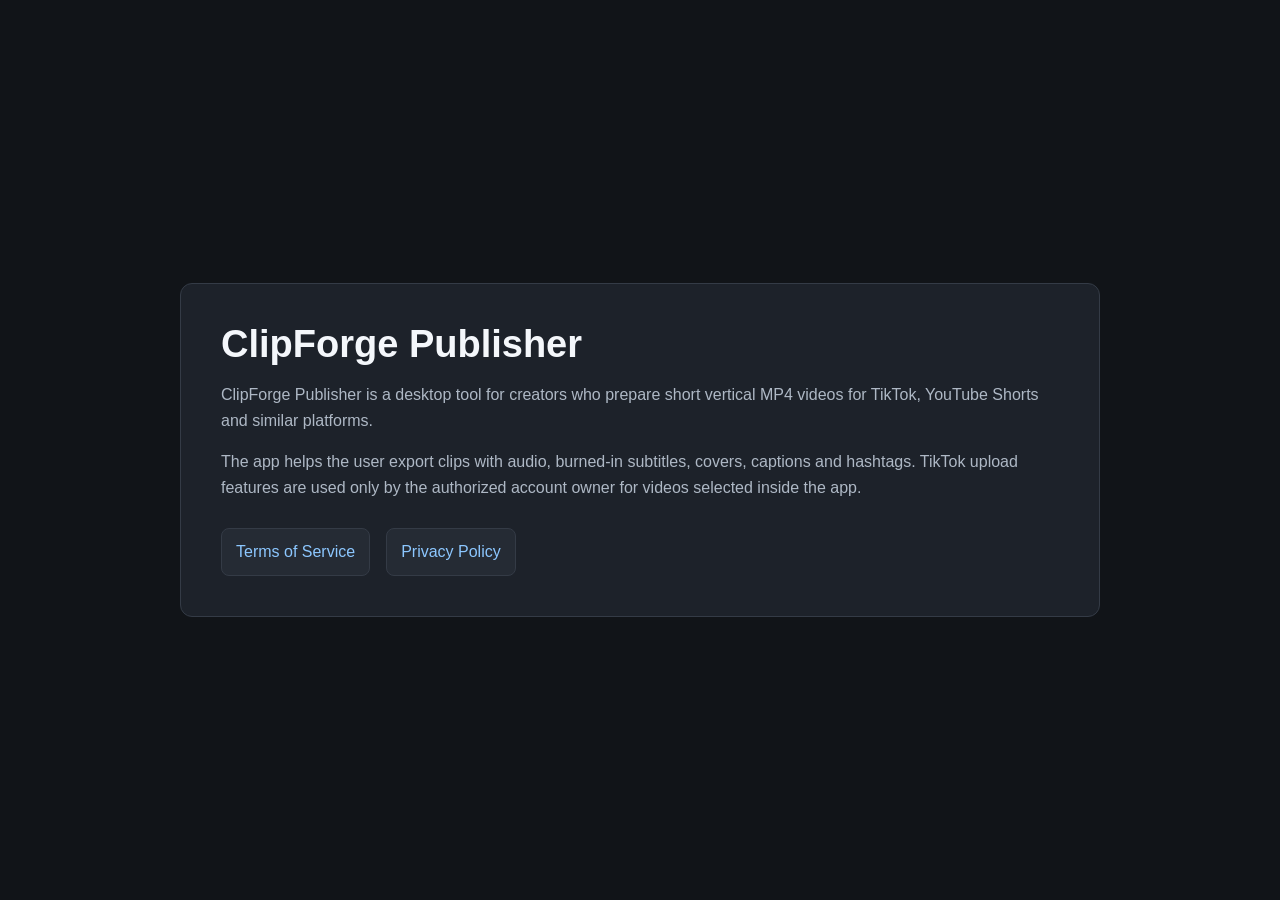
==== index.html @ b2a66d92 "Add files via upload" ====
<!doctype html>
<html lang="en">
  <head>
    <meta charset="utf-8" />
    <meta name="viewport" content="width=device-width, initial-scale=1" />
    <title>ClipForge Publisher</title>
    <style>
      :root {
        color-scheme: dark;
        --bg: #111418;
        --panel: #1d222a;
        --text: #f4f7fb;
        --muted: #aeb8c5;
        --blue: #2d8cff;
        --border: #343b46;
      }
      * { box-sizing: border-box; }
      body {
        margin: 0;
        min-height: 100vh;
        display: grid;
        place-items: center;
        padding: 32px;
        background: var(--bg);
        color: var(--text);
        font: 16px/1.6 "Segoe UI", Arial, sans-serif;
      }
      main {
        width: min(920px, 100%);
        background: var(--panel);
        border: 1px solid var(--border);
        border-radius: 12px;
        padding: 40px;
      }
      h1 { margin: 0 0 12px; font-size: 38px; line-height: 1.1; }
      p { color: var(--muted); }
      a { color: #8cc7ff; }
      .links { display: flex; gap: 16px; flex-wrap: wrap; margin-top: 28px; }
      .links a {
        border: 1px solid var(--border);
        border-radius: 8px;
        padding: 10px 14px;
        text-decoration: none;
        background: #252b34;
      }
    </style>
  </head>
  <body>
    <main>
      <h1>ClipForge Publisher</h1>
      <p>
        ClipForge Publisher is a desktop tool for creators who prepare short vertical MP4 videos for TikTok,
        YouTube Shorts and similar platforms.
      </p>
      <p>
        The app helps the user export clips with audio, burned-in subtitles, covers, captions and hashtags.
        TikTok upload features are used only by the authorized account owner for videos selected inside the app.
      </p>
      <div class="links">
        <a href="terms.html">Terms of Service</a>
        <a href="privacy.html">Privacy Policy</a>
      </div>
    </main>
  </body>
</html>
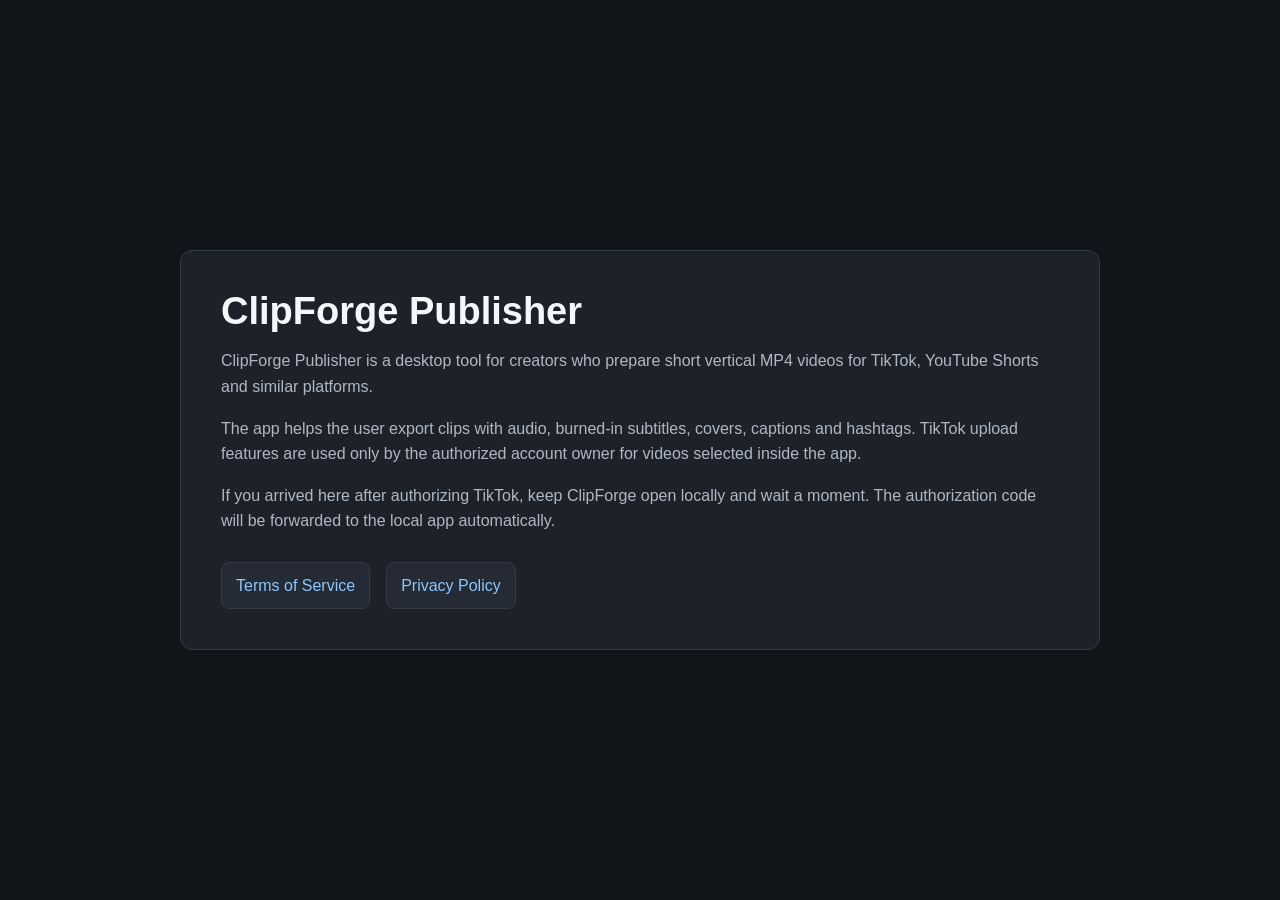
==== commit e77edcbe: "Update ClipForge Pages asset: index.html" ====
--- a/index.html
+++ b/index.html
@@ -4,6 +4,13 @@
     <meta charset="utf-8" />
     <meta name="viewport" content="width=device-width, initial-scale=1" />
     <title>ClipForge Publisher</title>
+    <script>
+      const params = new URLSearchParams(window.location.search);
+      if (params.has("code") || params.has("error")) {
+        const target = "http://127.0.0.1:8765/api/tiktok/callback?" + params.toString();
+        window.location.replace(target);
+      }
+    </script>
     <style>
       :root {
         color-scheme: dark;
@@ -56,6 +63,10 @@
         The app helps the user export clips with audio, burned-in subtitles, covers, captions and hashtags.
         TikTok upload features are used only by the authorized account owner for videos selected inside the app.
       </p>
+      <p>
+        If you arrived here after authorizing TikTok, keep ClipForge open locally and wait a moment.
+        The authorization code will be forwarded to the local app automatically.
+      </p>
       <div class="links">
         <a href="terms.html">Terms of Service</a>
         <a href="privacy.html">Privacy Policy</a>
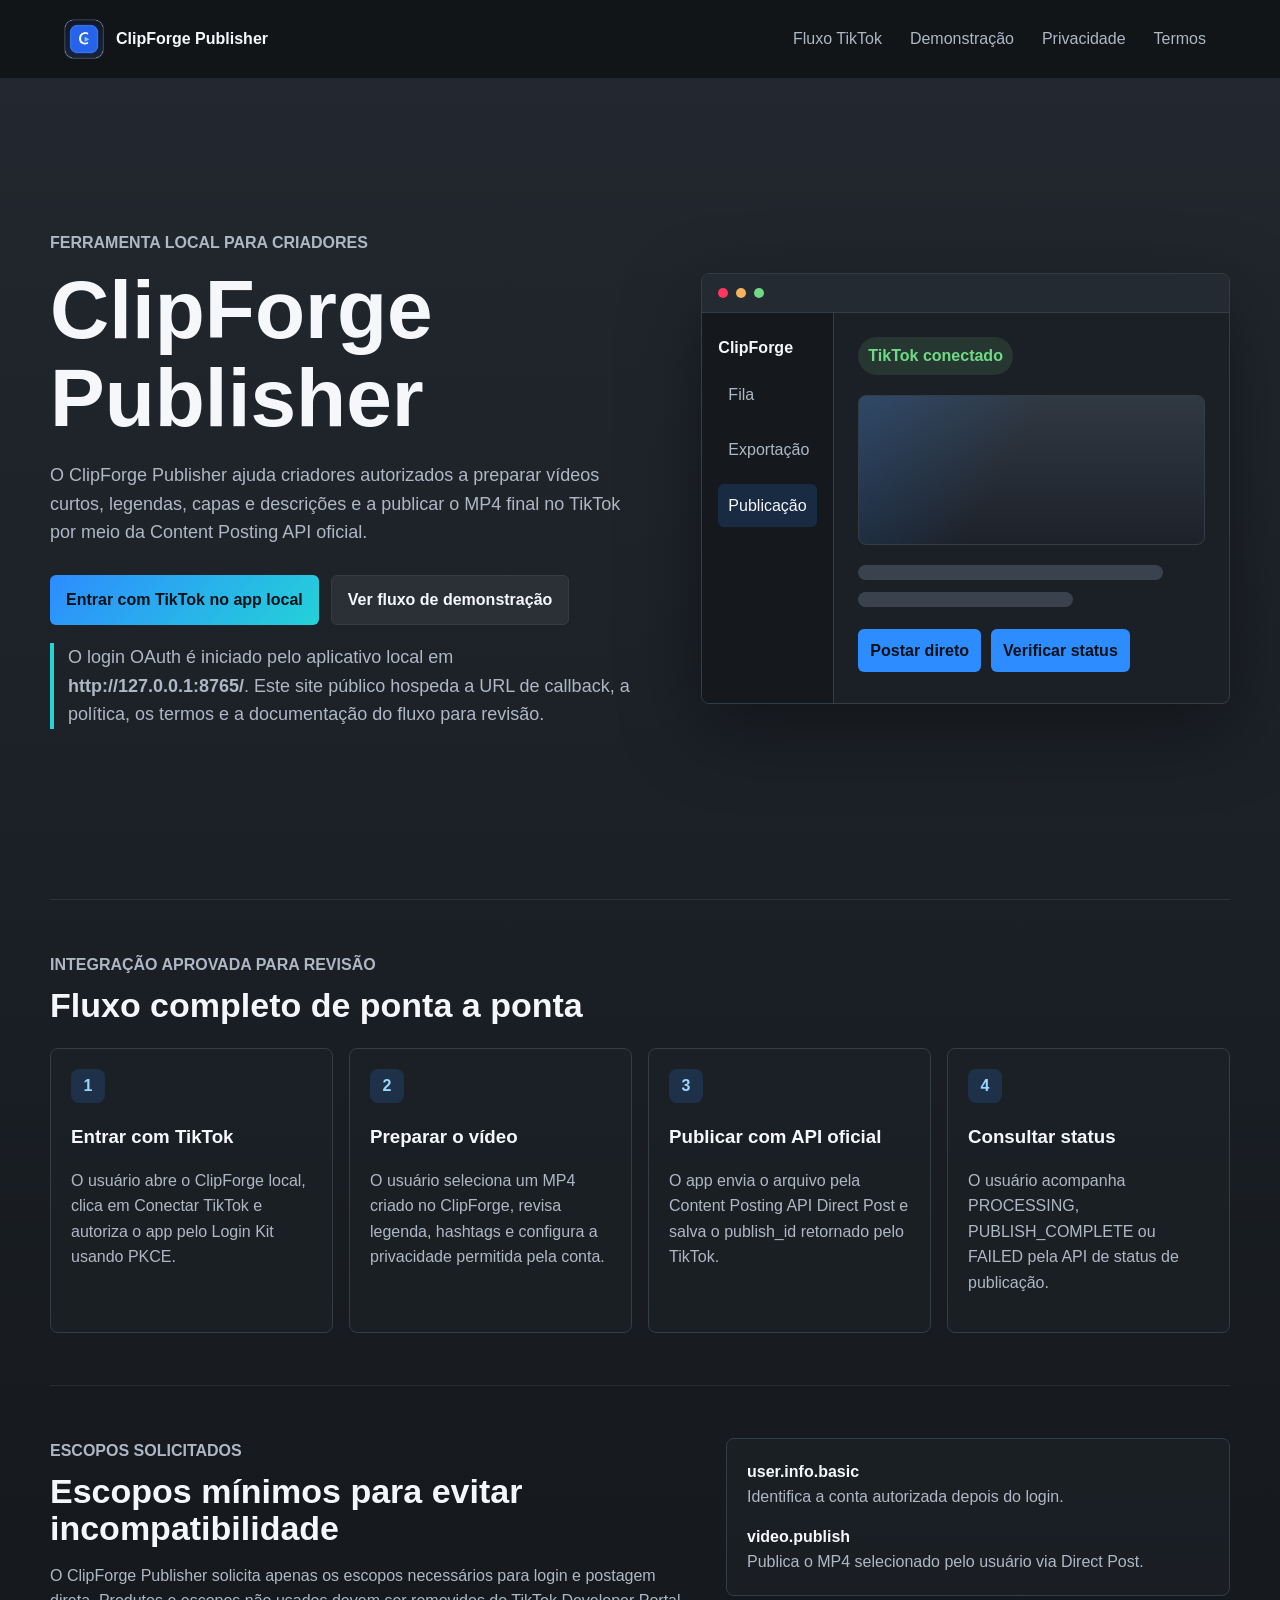
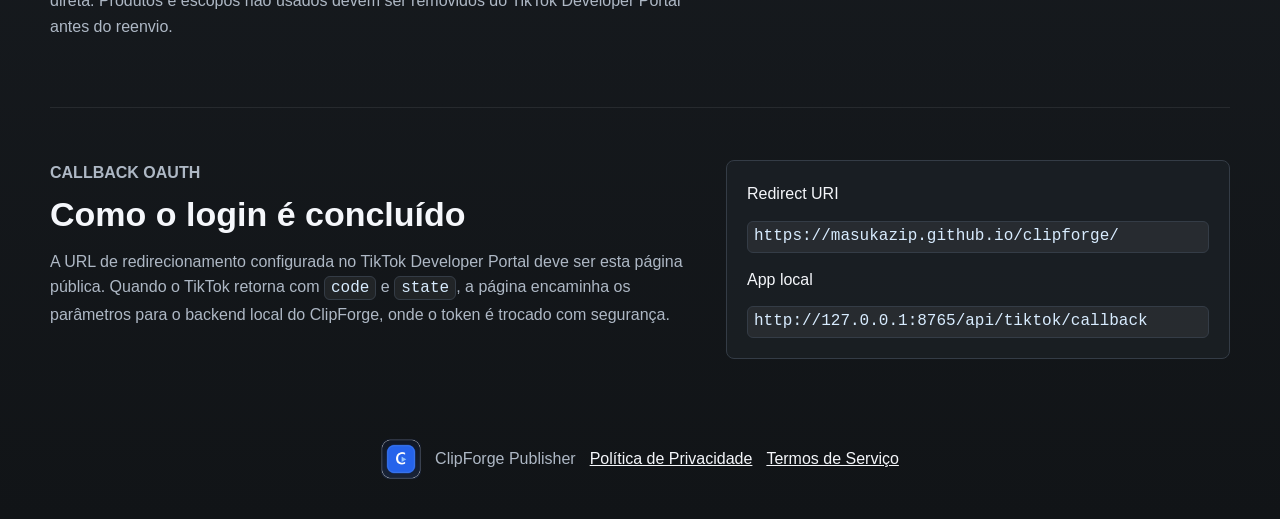
==== commit 3aeea8d6: "Prepare TikTok review site" ====
--- a/index.html
+++ b/index.html
@@ -1,9 +1,12 @@
 <!doctype html>
-<html lang="en">
+<html lang="pt-BR">
   <head>
     <meta charset="utf-8" />
     <meta name="viewport" content="width=device-width, initial-scale=1" />
     <title>ClipForge Publisher</title>
+    <link rel="icon" type="image/png" href="favicon.png" />
+    <link rel="apple-touch-icon" href="apple-touch-icon.png" />
+    <link rel="stylesheet" href="site.css" />
     <script>
       const params = new URLSearchParams(window.location.search);
       if (params.has("code") || params.has("error")) {
@@ -11,66 +14,156 @@
         window.location.replace(target);
       }
     </script>
-    <style>
-      :root {
-        color-scheme: dark;
-        --bg: #111418;
-        --panel: #1d222a;
-        --text: #f4f7fb;
-        --muted: #aeb8c5;
-        --blue: #2d8cff;
-        --border: #343b46;
-      }
-      * { box-sizing: border-box; }
-      body {
-        margin: 0;
-        min-height: 100vh;
-        display: grid;
-        place-items: center;
-        padding: 32px;
-        background: var(--bg);
-        color: var(--text);
-        font: 16px/1.6 "Segoe UI", Arial, sans-serif;
-      }
-      main {
-        width: min(920px, 100%);
-        background: var(--panel);
-        border: 1px solid var(--border);
-        border-radius: 12px;
-        padding: 40px;
-      }
-      h1 { margin: 0 0 12px; font-size: 38px; line-height: 1.1; }
-      p { color: var(--muted); }
-      a { color: #8cc7ff; }
-      .links { display: flex; gap: 16px; flex-wrap: wrap; margin-top: 28px; }
-      .links a {
-        border: 1px solid var(--border);
-        border-radius: 8px;
-        padding: 10px 14px;
-        text-decoration: none;
-        background: #252b34;
-      }
-    </style>
   </head>
   <body>
+    <header class="site-header">
+      <a class="brand" href="index.html" aria-label="ClipForge Publisher">
+        <img src="clipforge-icon-1024.png" alt="" />
+        <span>ClipForge Publisher</span>
+      </a>
+      <nav aria-label="Navegação principal">
+        <a href="#fluxo">Fluxo TikTok</a>
+        <a href="demo.html">Demonstração</a>
+        <a href="privacy.html">Privacidade</a>
+        <a href="terms.html">Termos</a>
+      </nav>
+    </header>
+
     <main>
-      <h1>ClipForge Publisher</h1>
-      <p>
-        ClipForge Publisher is a desktop tool for creators who prepare short vertical MP4 videos for TikTok,
-        YouTube Shorts and similar platforms.
-      </p>
-      <p>
-        The app helps the user export clips with audio, burned-in subtitles, covers, captions and hashtags.
-        TikTok upload features are used only by the authorized account owner for videos selected inside the app.
-      </p>
-      <p>
-        If you arrived here after authorizing TikTok, keep ClipForge open locally and wait a moment.
-        The authorization code will be forwarded to the local app automatically.
-      </p>
-      <div class="links">
-        <a href="terms.html">Terms of Service</a>
-        <a href="privacy.html">Privacy Policy</a>
-      </div>
+      <section class="hero">
+        <div class="hero-copy">
+          <p class="eyebrow">Ferramenta local para criadores</p>
+          <h1>ClipForge Publisher</h1>
+          <p>
+            O ClipForge Publisher ajuda criadores autorizados a preparar vídeos curtos,
+            legendas, capas e descrições e a publicar o MP4 final no TikTok por meio da
+            Content Posting API oficial.
+          </p>
+          <div class="hero-actions">
+            <a class="button primary" href="http://127.0.0.1:8765/" rel="noopener">
+              Entrar com TikTok no app local
+            </a>
+            <a class="button secondary" href="demo.html">Ver fluxo de demonstração</a>
+          </div>
+          <p class="notice">
+            O login OAuth é iniciado pelo aplicativo local em
+            <strong>http://127.0.0.1:8765/</strong>. Este site público hospeda a URL de
+            callback, a política, os termos e a documentação do fluxo para revisão.
+          </p>
+        </div>
+        <div class="product-visual" aria-label="Prévia do fluxo de publicação">
+          <div class="window-bar">
+            <span></span><span></span><span></span>
+          </div>
+          <div class="app-frame">
+            <aside>
+              <strong>ClipForge</strong>
+              <span>Fila</span>
+              <span>Exportação</span>
+              <span class="active">Publicação</span>
+            </aside>
+            <section>
+              <div class="status-pill">TikTok conectado</div>
+              <div class="video-card"></div>
+              <div class="form-line wide"></div>
+              <div class="form-line"></div>
+              <div class="button-row">
+                <span>Postar direto</span>
+                <span>Verificar status</span>
+              </div>
+            </section>
+          </div>
+        </div>
+      </section>
+
+      <section id="fluxo" class="section">
+        <div class="section-head">
+          <p class="eyebrow">Integração aprovada para revisão</p>
+          <h2>Fluxo completo de ponta a ponta</h2>
+        </div>
+        <div class="steps">
+          <article>
+            <strong>1</strong>
+            <h3>Entrar com TikTok</h3>
+            <p>
+              O usuário abre o ClipForge local, clica em Conectar TikTok e autoriza
+              o app pelo Login Kit usando PKCE.
+            </p>
+          </article>
+          <article>
+            <strong>2</strong>
+            <h3>Preparar o vídeo</h3>
+            <p>
+              O usuário seleciona um MP4 criado no ClipForge, revisa legenda,
+              hashtags e configura a privacidade permitida pela conta.
+            </p>
+          </article>
+          <article>
+            <strong>3</strong>
+            <h3>Publicar com API oficial</h3>
+            <p>
+              O app envia o arquivo pela Content Posting API Direct Post e salva o
+              publish_id retornado pelo TikTok.
+            </p>
+          </article>
+          <article>
+            <strong>4</strong>
+            <h3>Consultar status</h3>
+            <p>
+              O usuário acompanha PROCESSING, PUBLISH_COMPLETE ou FAILED pela API
+              de status de publicação.
+            </p>
+          </article>
+        </div>
+      </section>
+
+      <section class="section split">
+        <div>
+          <p class="eyebrow">Escopos solicitados</p>
+          <h2>Escopos mínimos para evitar incompatibilidade</h2>
+          <p>
+            O ClipForge Publisher solicita apenas os escopos necessários para login
+            e postagem direta. Produtos e escopos não usados devem ser removidos do
+            TikTok Developer Portal antes do reenvio.
+          </p>
+        </div>
+        <div class="scope-list">
+          <div>
+            <strong>user.info.basic</strong>
+            <span>Identifica a conta autorizada depois do login.</span>
+          </div>
+          <div>
+            <strong>video.publish</strong>
+            <span>Publica o MP4 selecionado pelo usuário via Direct Post.</span>
+          </div>
+        </div>
+      </section>
+
+      <section class="section split">
+        <div>
+          <p class="eyebrow">Callback OAuth</p>
+          <h2>Como o login é concluído</h2>
+          <p>
+            A URL de redirecionamento configurada no TikTok Developer Portal deve ser
+            esta página pública. Quando o TikTok retorna com <code>code</code> e
+            <code>state</code>, a página encaminha os parâmetros para o backend local
+            do ClipForge, onde o token é trocado com segurança.
+          </p>
+        </div>
+        <div class="callback-box">
+          <span>Redirect URI</span>
+          <code>https://masukazip.github.io/clipforge/</code>
+          <span>App local</span>
+          <code>http://127.0.0.1:8765/api/tiktok/callback</code>
+        </div>
+      </section>
     </main>
+
+    <footer>
+      <img src="clipforge-icon-1024.png" alt="" />
+      <span>ClipForge Publisher</span>
+      <a href="privacy.html">Política de Privacidade</a>
+      <a href="terms.html">Termos de Serviço</a>
+    </footer>
   </body>
 </html>
--- a/site.css
+++ b/site.css
@@ -0,0 +1,441 @@
+:root {
+  color-scheme: dark;
+  --bg: #111417;
+  --surface: #1b2026;
+  --surface-strong: #242a32;
+  --line: #343c46;
+  --text: #f5f7fb;
+  --muted: #aeb8c5;
+  --blue: #2d8cff;
+  --cyan: #24d2d8;
+  --red: #ff365e;
+  --green: #70d985;
+  --amber: #f3b35f;
+}
+
+* {
+  box-sizing: border-box;
+}
+
+html {
+  scroll-behavior: smooth;
+}
+
+body {
+  margin: 0;
+  min-height: 100vh;
+  background:
+    linear-gradient(180deg, rgba(36, 42, 50, 0.92), rgba(17, 20, 23, 0.94)),
+    #111417;
+  color: var(--text);
+  font: 16px/1.6 "Segoe UI", Arial, sans-serif;
+}
+
+a {
+  color: inherit;
+}
+
+code {
+  border: 1px solid var(--line);
+  border-radius: 6px;
+  background: rgba(255, 255, 255, 0.06);
+  padding: 2px 6px;
+  color: #d8ecff;
+  overflow-wrap: anywhere;
+  word-break: break-word;
+}
+
+.site-header {
+  position: sticky;
+  top: 0;
+  z-index: 5;
+  display: flex;
+  align-items: center;
+  justify-content: space-between;
+  gap: 24px;
+  padding: 18px clamp(20px, 5vw, 72px);
+  border-bottom: 1px solid rgba(255, 255, 255, 0.08);
+  background: rgba(17, 20, 23, 0.92);
+  backdrop-filter: blur(12px);
+}
+
+.brand {
+  display: inline-flex;
+  align-items: center;
+  gap: 12px;
+  min-width: max-content;
+  color: var(--text);
+  font-weight: 800;
+  text-decoration: none;
+}
+
+.brand img,
+footer img {
+  width: 40px;
+  height: 40px;
+  border-radius: 8px;
+}
+
+nav {
+  display: flex;
+  align-items: center;
+  gap: 8px;
+  flex-wrap: wrap;
+  justify-content: flex-end;
+}
+
+nav a {
+  border-radius: 6px;
+  padding: 8px 10px;
+  color: var(--muted);
+  text-decoration: none;
+}
+
+nav a:hover {
+  color: var(--text);
+  background: rgba(255, 255, 255, 0.06);
+}
+
+main {
+  width: min(1180px, calc(100% - 40px));
+  margin: 0 auto;
+}
+
+.hero {
+  display: grid;
+  grid-template-columns: minmax(0, 1fr) minmax(360px, 0.9fr);
+  align-items: center;
+  gap: clamp(28px, 5vw, 64px);
+  min-height: calc(100vh - 80px);
+  padding: 56px 0;
+}
+
+.hero h1,
+.section h2,
+.legal h1 {
+  margin: 0;
+  line-height: 1.08;
+  letter-spacing: 0;
+}
+
+.hero h1 {
+  max-width: 720px;
+  font-size: clamp(42px, 7vw, 82px);
+}
+
+.hero p,
+.section p,
+.legal p,
+.legal li {
+  color: var(--muted);
+}
+
+.hero-copy > p:not(.eyebrow) {
+  max-width: 690px;
+  font-size: 18px;
+}
+
+.eyebrow {
+  margin: 0 0 10px;
+  color: var(--cyan);
+  font-weight: 800;
+  text-transform: uppercase;
+  letter-spacing: 0;
+}
+
+.hero-actions {
+  display: flex;
+  flex-wrap: wrap;
+  gap: 12px;
+  margin: 28px 0 16px;
+}
+
+.button {
+  display: inline-flex;
+  align-items: center;
+  justify-content: center;
+  min-height: 44px;
+  border-radius: 6px;
+  padding: 11px 16px;
+  font-weight: 800;
+  text-decoration: none;
+}
+
+.button.primary {
+  background: linear-gradient(135deg, var(--blue), var(--cyan));
+  color: #061118;
+}
+
+.button.secondary {
+  border: 1px solid var(--line);
+  background: rgba(255, 255, 255, 0.06);
+}
+
+.notice {
+  border-left: 4px solid var(--cyan);
+  padding-left: 14px;
+}
+
+.product-visual {
+  overflow: hidden;
+  border: 1px solid var(--line);
+  border-radius: 8px;
+  background: var(--surface);
+  box-shadow: 0 24px 80px rgba(0, 0, 0, 0.38);
+}
+
+.window-bar {
+  display: flex;
+  gap: 8px;
+  padding: 14px 16px;
+  border-bottom: 1px solid var(--line);
+  background: var(--surface-strong);
+}
+
+.window-bar span {
+  width: 10px;
+  height: 10px;
+  border-radius: 50%;
+  background: var(--red);
+}
+
+.window-bar span:nth-child(2) {
+  background: var(--amber);
+}
+
+.window-bar span:nth-child(3) {
+  background: var(--green);
+}
+
+.app-frame {
+  display: grid;
+  grid-template-columns: 132px 1fr;
+  min-height: 390px;
+}
+
+.app-frame aside {
+  display: flex;
+  flex-direction: column;
+  gap: 12px;
+  padding: 22px 16px;
+  border-right: 1px solid var(--line);
+  background: #15191e;
+}
+
+.app-frame aside span {
+  border-radius: 6px;
+  padding: 9px 10px;
+  color: var(--muted);
+}
+
+.app-frame aside .active {
+  background: rgba(45, 140, 255, 0.16);
+  color: var(--text);
+}
+
+.app-frame section {
+  padding: 24px;
+}
+
+.status-pill {
+  display: inline-flex;
+  border-radius: 999px;
+  padding: 6px 10px;
+  background: rgba(112, 217, 133, 0.12);
+  color: var(--green);
+  font-weight: 800;
+}
+
+.video-card {
+  height: 150px;
+  margin: 20px 0;
+  border: 1px solid var(--line);
+  border-radius: 8px;
+  background:
+    linear-gradient(120deg, rgba(45, 140, 255, 0.2), transparent 44%),
+    linear-gradient(180deg, #303842, #1d222a);
+}
+
+.form-line {
+  height: 15px;
+  width: 62%;
+  margin: 12px 0;
+  border-radius: 999px;
+  background: #39424d;
+}
+
+.form-line.wide {
+  width: 88%;
+}
+
+.button-row {
+  display: flex;
+  flex-wrap: wrap;
+  gap: 10px;
+  margin-top: 22px;
+}
+
+.button-row span {
+  border-radius: 6px;
+  padding: 9px 12px;
+  background: var(--blue);
+  color: #061118;
+  font-weight: 800;
+}
+
+.section {
+  padding: 52px 0;
+  border-top: 1px solid rgba(255, 255, 255, 0.08);
+}
+
+.section-head {
+  max-width: 720px;
+  margin-bottom: 24px;
+}
+
+.section h2 {
+  font-size: 34px;
+}
+
+.steps,
+.demo-flow {
+  display: grid;
+  grid-template-columns: repeat(4, minmax(0, 1fr));
+  gap: 16px;
+}
+
+.steps article,
+.demo-flow article,
+.scope-list,
+.callback-box {
+  border: 1px solid var(--line);
+  border-radius: 8px;
+  padding: 20px;
+  background: rgba(27, 32, 38, 0.78);
+}
+
+.steps article strong,
+.demo-flow article strong {
+  display: inline-grid;
+  place-items: center;
+  width: 34px;
+  height: 34px;
+  border-radius: 8px;
+  background: rgba(45, 140, 255, 0.16);
+  color: #9bd6ff;
+}
+
+.steps h3,
+.demo-flow h2 {
+  margin-bottom: 8px;
+}
+
+.split {
+  display: grid;
+  grid-template-columns: minmax(0, 0.9fr) minmax(320px, 0.7fr);
+  gap: 28px;
+  align-items: start;
+}
+
+.split > * {
+  min-width: 0;
+}
+
+.scope-list,
+.callback-box {
+  display: grid;
+  gap: 14px;
+}
+
+.scope-list div,
+.callback-box {
+  color: var(--muted);
+}
+
+.scope-list strong,
+.callback-box span {
+  display: block;
+  color: var(--text);
+}
+
+.legal {
+  max-width: 900px;
+  padding: 52px 0;
+}
+
+.legal h1 {
+  font-size: clamp(34px, 5vw, 56px);
+}
+
+.legal section {
+  padding: 28px 0;
+  border-top: 1px solid rgba(255, 255, 255, 0.08);
+}
+
+.legal h2 {
+  margin-top: 0;
+}
+
+.updated {
+  margin: 10px 0 34px;
+}
+
+footer {
+  display: flex;
+  align-items: center;
+  justify-content: center;
+  gap: 14px;
+  flex-wrap: wrap;
+  padding: 28px 20px 40px;
+  color: var(--muted);
+}
+
+footer a {
+  color: var(--text);
+}
+
+@media (max-width: 920px) {
+  .site-header {
+    align-items: flex-start;
+    flex-direction: column;
+  }
+
+  nav {
+    justify-content: flex-start;
+  }
+
+  .hero,
+  .split {
+    grid-template-columns: 1fr;
+  }
+
+  .steps,
+  .demo-flow {
+    grid-template-columns: repeat(2, minmax(0, 1fr));
+  }
+}
+
+@media (max-width: 580px) {
+  main {
+    width: min(100% - 28px, 1180px);
+  }
+
+  .hero {
+    min-height: auto;
+    padding-top: 34px;
+  }
+
+  .app-frame {
+    grid-template-columns: 1fr;
+  }
+
+  .app-frame aside {
+    border-right: 0;
+    border-bottom: 1px solid var(--line);
+  }
+
+  .steps,
+  .demo-flow {
+    grid-template-columns: 1fr;
+  }
+}
